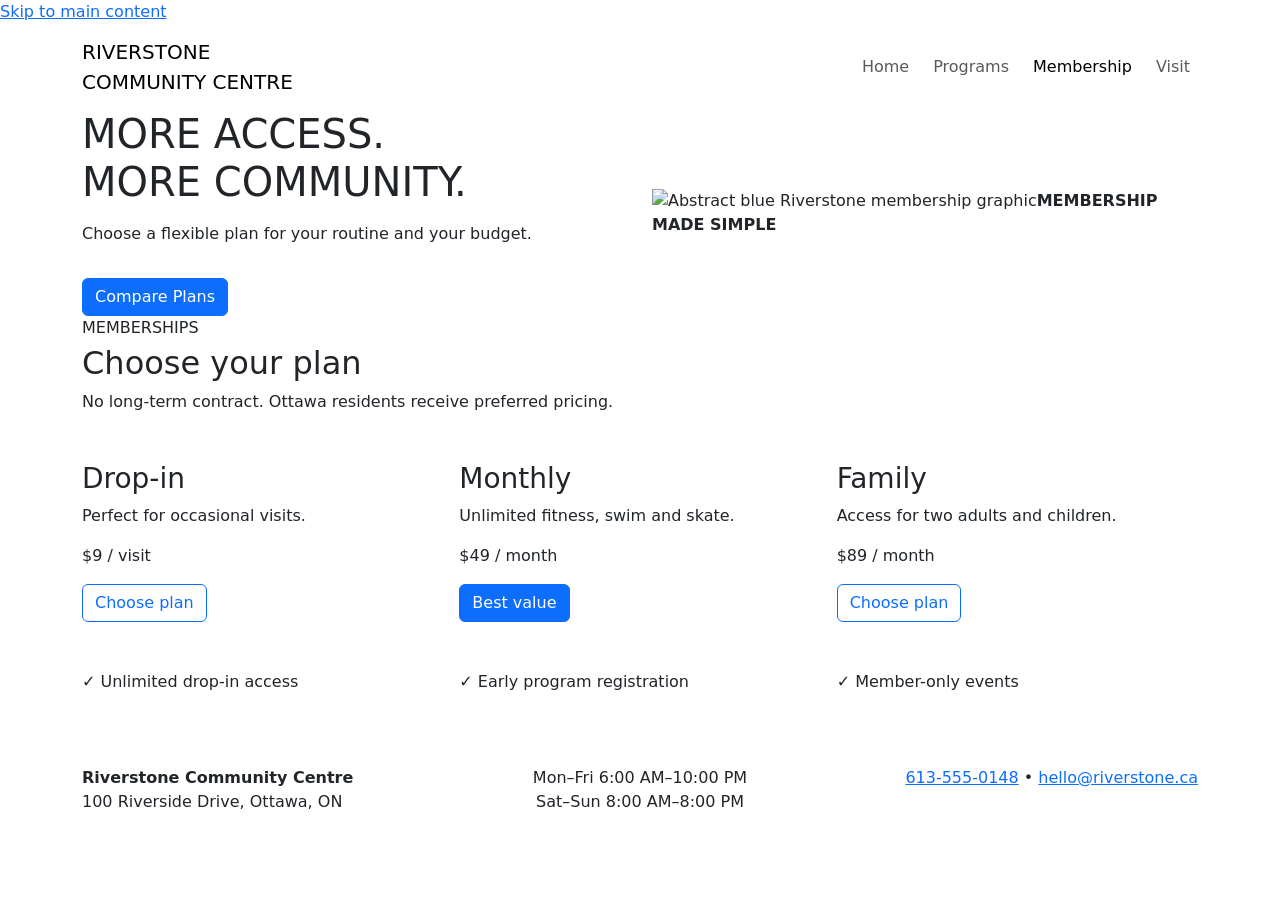
==== membership.html @ 0f5b0fc3 "Add files via upload" ====
<!DOCTYPE html>
<html lang="en">
<head>
  <meta charset="utf-8"><meta name="viewport" content="width=device-width, initial-scale=1"><meta name="description" content="Compare Riverstone Community Centre membership plans and benefits.">
  <title>Riverstone Community Centre | Membership</title>
  <link href="https://cdn.jsdelivr.net/npm/bootstrap@5.3.8/dist/css/bootstrap.min.css" rel="stylesheet" integrity="sha384-sRIl4kxILFvY47J16cr9ZwB07vP4J8+LH7qKQnuqkuIAvNWLzeN8tE5YBujZqJLB" crossorigin="anonymous"><link rel="stylesheet" href="https://cdnjs.cloudflare.com/ajax/libs/animate.css/4.1.1/animate.min.css"><link rel="stylesheet" href="css/style.css">
</head>
<body>
  <a class="skip-link" href="#main-content">Skip to main content</a>
  <header class="site-header"><nav class="navbar navbar-expand-md" aria-label="Primary navigation"><div class="container"><a class="navbar-brand brand" href="index.html">RIVERSTONE<br>COMMUNITY CENTRE</a><button class="navbar-toggler" type="button" data-bs-toggle="collapse" data-bs-target="#main-nav" aria-controls="main-nav" aria-expanded="false" aria-label="Open navigation"><span class="navbar-toggler-icon"></span></button><div class="collapse navbar-collapse" id="main-nav"><ul class="navbar-nav ms-auto gap-md-2"><li class="nav-item"><a class="nav-link" href="index.html">Home</a></li><li class="nav-item"><a class="nav-link" href="programs.html">Programs</a></li><li class="nav-item"><a class="nav-link active" aria-current="page" href="membership.html">Membership</a></li><li class="nav-item"><a class="nav-link" href="https://www.google.com/maps/search/?api=1&amp;query=100+Riverside+Drive+Ottawa+ON" target="_blank" rel="noopener">Visit</a></li></ul></div></div></nav></header>
  <main id="main-content">
    <section class="hero"><div class="container"><div class="row align-items-center g-4"><div class="col-lg-6 animate__animated animate__fadeInLeft"><h1>MORE ACCESS.<br>MORE COMMUNITY.</h1><p class="mt-3">Choose a flexible plan for your routine and your budget.</p><a class="btn btn-primary mt-3" href="#plans">Compare Plans</a></div><div class="col-lg-6"><div class="facility-graphic animate__animated animate__fadeInRight"><img src="images/facility-600.svg" srcset="images/facility-600.svg 600w, images/facility-1200.svg 1200w" sizes="(min-width: 992px) 50vw, 100vw" alt="Abstract blue Riverstone membership graphic" width="600" height="260"><strong>MEMBERSHIP MADE SIMPLE</strong></div></div></div></div></section>
    <section class="section-space" id="plans" aria-labelledby="plans-title"><div class="container"><p class="eyebrow mb-1">MEMBERSHIPS</p><h2 class="section-title" id="plans-title">Choose your plan</h2><p class="section-copy">No long-term contract. Ottawa residents receive preferred pricing.</p><div class="row g-3 mt-4"><article class="col-md-4"><div class="content-card d-flex flex-column"><div class="accent mb-2"></div><h3>Drop-in</h3><p>Perfect for occasional visits.</p><p class="price mt-auto">$9 / visit</p><a class="btn btn-outline-primary align-self-start" href="mailto:hello@riverstone.ca?subject=Drop-in%20membership">Choose plan</a></div></article><article class="col-md-4"><div class="content-card d-flex flex-column"><div class="accent green mb-2"></div><h3>Monthly</h3><p>Unlimited fitness, swim and skate.</p><p class="price mt-auto">$49 / month</p><a class="btn btn-primary align-self-start" href="mailto:hello@riverstone.ca?subject=Monthly%20membership">Best value</a></div></article><article class="col-md-4"><div class="content-card d-flex flex-column"><div class="accent mb-2"></div><h3>Family</h3><p>Access for two adults and children.</p><p class="price mt-auto">$89 / month</p><a class="btn btn-outline-primary align-self-start" href="mailto:hello@riverstone.ca?subject=Family%20membership">Choose plan</a></div></article></div></div></section>
    <section class="dark-section py-5" aria-labelledby="benefits-title"><div class="container"><h2 class="visually-hidden" id="benefits-title">Member benefits</h2><div class="row g-3"><p class="benefit col-md-4 mb-0">✓ Unlimited drop-in access</p><p class="benefit col-md-4 mb-0">✓ Early program registration</p><p class="benefit col-md-4 mb-0">✓ Member-only events</p></div></div></section>
  </main>
  <footer class="site-footer py-4"><div class="container"><div class="row g-3 justify-content-between"><div class="col-md-4"><strong>Riverstone Community Centre</strong><br>100 Riverside Drive, Ottawa, ON</div><div class="col-md-4 text-md-center">Mon–Fri 6:00 AM–10:00 PM<br>Sat–Sun 8:00 AM–8:00 PM</div><div class="col-md-4 text-md-end"><a href="tel:6135550148">613&#8209;555&#8209;0148</a> • <a href="mailto:hello@riverstone.ca">hello@riverstone.ca</a></div></div></div></footer>
  <script src="https://cdn.jsdelivr.net/npm/bootstrap@5.3.8/dist/js/bootstrap.bundle.min.js" integrity="sha384-FKyoEForCGlyvwx9Hj09JcYn3nv7wiPVlz7YYwJrWVcXK/BmnVDxM+D2scQbITxI" crossorigin="anonymous"></script>
</body></html>
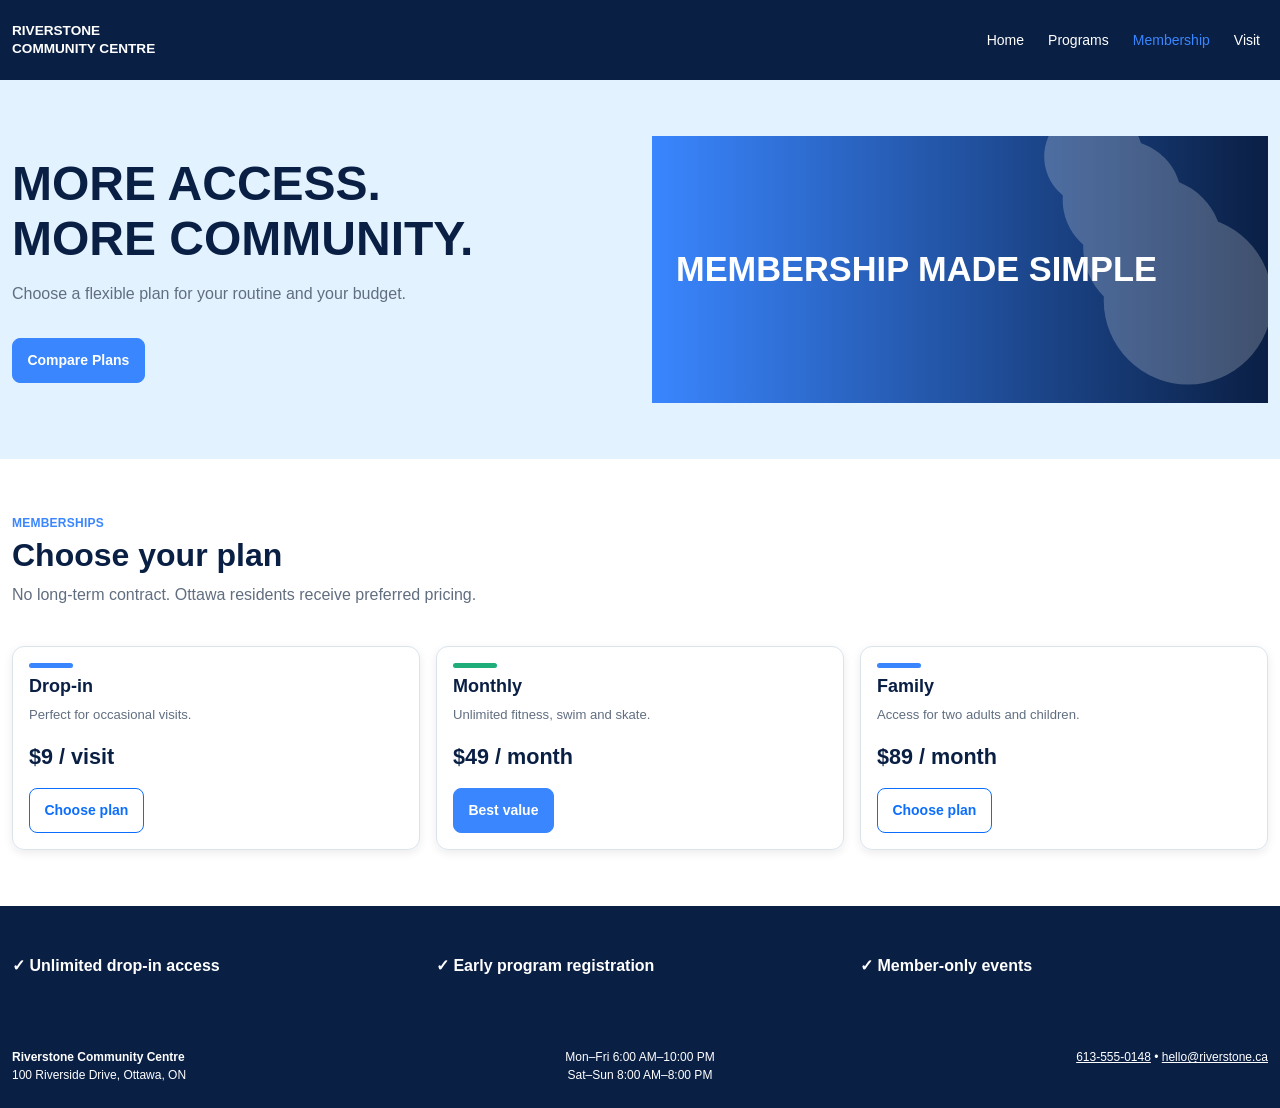
==== commit e94764a9: "Add files via upload" ====
--- a/membership.html
+++ b/membership.html
@@ -3,13 +3,13 @@
 <head>
   <meta charset="utf-8"><meta name="viewport" content="width=device-width, initial-scale=1"><meta name="description" content="Compare Riverstone Community Centre membership plans and benefits.">
   <title>Riverstone Community Centre | Membership</title>
-  <link href="https://cdn.jsdelivr.net/npm/bootstrap@5.3.8/dist/css/bootstrap.min.css" rel="stylesheet" integrity="sha384-sRIl4kxILFvY47J16cr9ZwB07vP4J8+LH7qKQnuqkuIAvNWLzeN8tE5YBujZqJLB" crossorigin="anonymous"><link rel="stylesheet" href="https://cdnjs.cloudflare.com/ajax/libs/animate.css/4.1.1/animate.min.css"><link rel="stylesheet" href="css/style.css">
+  <link href="https://cdn.jsdelivr.net/npm/bootstrap@5.3.8/dist/css/bootstrap.min.css" rel="stylesheet" integrity="sha384-sRIl4kxILFvY47J16cr9ZwB07vP4J8+LH7qKQnuqkuIAvNWLzeN8tE5YBujZqJLB" crossorigin="anonymous"><link rel="stylesheet" href="https://cdnjs.cloudflare.com/ajax/libs/animate.css/4.1.1/animate.min.css"><link rel="stylesheet" href="style.css">
 </head>
 <body>
   <a class="skip-link" href="#main-content">Skip to main content</a>
   <header class="site-header"><nav class="navbar navbar-expand-md" aria-label="Primary navigation"><div class="container"><a class="navbar-brand brand" href="index.html">RIVERSTONE<br>COMMUNITY CENTRE</a><button class="navbar-toggler" type="button" data-bs-toggle="collapse" data-bs-target="#main-nav" aria-controls="main-nav" aria-expanded="false" aria-label="Open navigation"><span class="navbar-toggler-icon"></span></button><div class="collapse navbar-collapse" id="main-nav"><ul class="navbar-nav ms-auto gap-md-2"><li class="nav-item"><a class="nav-link" href="index.html">Home</a></li><li class="nav-item"><a class="nav-link" href="programs.html">Programs</a></li><li class="nav-item"><a class="nav-link active" aria-current="page" href="membership.html">Membership</a></li><li class="nav-item"><a class="nav-link" href="https://www.google.com/maps/search/?api=1&amp;query=100+Riverside+Drive+Ottawa+ON" target="_blank" rel="noopener">Visit</a></li></ul></div></div></nav></header>
   <main id="main-content">
-    <section class="hero"><div class="container"><div class="row align-items-center g-4"><div class="col-lg-6 animate__animated animate__fadeInLeft"><h1>MORE ACCESS.<br>MORE COMMUNITY.</h1><p class="mt-3">Choose a flexible plan for your routine and your budget.</p><a class="btn btn-primary mt-3" href="#plans">Compare Plans</a></div><div class="col-lg-6"><div class="facility-graphic animate__animated animate__fadeInRight"><img src="images/facility-600.svg" srcset="images/facility-600.svg 600w, images/facility-1200.svg 1200w" sizes="(min-width: 992px) 50vw, 100vw" alt="Abstract blue Riverstone membership graphic" width="600" height="260"><strong>MEMBERSHIP MADE SIMPLE</strong></div></div></div></div></section>
+    <section class="hero"><div class="container"><div class="row align-items-center g-4"><div class="col-lg-6 animate__animated animate__fadeInLeft"><h1>MORE ACCESS.<br>MORE COMMUNITY.</h1><p class="mt-3">Choose a flexible plan for your routine and your budget.</p><a class="btn btn-primary mt-3" href="#plans">Compare Plans</a></div><div class="col-lg-6"><div class="facility-graphic animate__animated animate__fadeInRight"><img src="facility-600.svg" srcset="facility-600.svg 600w, facility-1200.svg 1200w" sizes="(min-width: 992px) 50vw, 100vw" alt="Abstract blue Riverstone membership graphic" width="600" height="260"><strong>MEMBERSHIP MADE SIMPLE</strong></div></div></div></div></section>
     <section class="section-space" id="plans" aria-labelledby="plans-title"><div class="container"><p class="eyebrow mb-1">MEMBERSHIPS</p><h2 class="section-title" id="plans-title">Choose your plan</h2><p class="section-copy">No long-term contract. Ottawa residents receive preferred pricing.</p><div class="row g-3 mt-4"><article class="col-md-4"><div class="content-card d-flex flex-column"><div class="accent mb-2"></div><h3>Drop-in</h3><p>Perfect for occasional visits.</p><p class="price mt-auto">$9 / visit</p><a class="btn btn-outline-primary align-self-start" href="mailto:hello@riverstone.ca?subject=Drop-in%20membership">Choose plan</a></div></article><article class="col-md-4"><div class="content-card d-flex flex-column"><div class="accent green mb-2"></div><h3>Monthly</h3><p>Unlimited fitness, swim and skate.</p><p class="price mt-auto">$49 / month</p><a class="btn btn-primary align-self-start" href="mailto:hello@riverstone.ca?subject=Monthly%20membership">Best value</a></div></article><article class="col-md-4"><div class="content-card d-flex flex-column"><div class="accent mb-2"></div><h3>Family</h3><p>Access for two adults and children.</p><p class="price mt-auto">$89 / month</p><a class="btn btn-outline-primary align-self-start" href="mailto:hello@riverstone.ca?subject=Family%20membership">Choose plan</a></div></article></div></div></section>
     <section class="dark-section py-5" aria-labelledby="benefits-title"><div class="container"><h2 class="visually-hidden" id="benefits-title">Member benefits</h2><div class="row g-3"><p class="benefit col-md-4 mb-0">✓ Unlimited drop-in access</p><p class="benefit col-md-4 mb-0">✓ Early program registration</p><p class="benefit col-md-4 mb-0">✓ Member-only events</p></div></div></section>
   </main>
--- a/style.css
+++ b/style.css
@@ -0,0 +1,74 @@
+@import url('https://fonts.googleapis.com/css2?family=Inter:wght@400;600;700&display=swap');
+
+:root {
+  --bs-primary: #3a86ff;
+  --bs-primary-rgb: 58, 134, 255;
+  --bs-body-color: #141c2b;
+  --bs-body-font-family: "Inter", sans-serif;
+  --river-navy: #0a1f44;
+  --river-blue: #3a86ff;
+  --river-pale: #e3f2ff;
+  --river-muted: #616e80;
+  --river-border: #dbe3ed;
+  --river-green: #1fad7a;
+  --river-orange: #ff9e2e;
+}
+
+html { scroll-behavior: smooth; }
+body { min-width: 320px; line-height: 1.45; }
+a { transition: color .2s ease, background-color .2s ease, transform .2s ease, box-shadow .2s ease; }
+a:hover { color: var(--river-blue); }
+a:focus-visible, button:focus-visible, select:focus-visible { outline: 3px solid var(--river-orange); outline-offset: 3px; }
+.skip-link { position: absolute; left: .75rem; top: -5rem; z-index: 1100; background: #fff; color: var(--river-navy); padding: .75rem 1rem; }
+.skip-link:focus { top: .75rem; }
+
+.site-header, .site-footer, .dark-section { background: var(--river-navy); color: #fff; }
+.navbar { min-height: 72px; --bs-navbar-color: #fff; --bs-navbar-hover-color: var(--river-blue); --bs-navbar-active-color: var(--river-blue); }
+.brand { color: #fff; font-size: .85rem; font-weight: 700; line-height: 1.35; }
+.brand:hover { color: #fff; }
+.navbar-toggler { border-color: rgba(255,255,255,.55); }
+.navbar-toggler-icon { filter: invert(1); }
+.nav-link { font-size: .875rem; }
+
+.hero { background: var(--river-pale); padding-block: 2rem; }
+.hero h1 { color: var(--river-navy); font-size: clamp(2.25rem, 6vw, 3rem); font-weight: 700; line-height: 1.15; }
+.hero p, .section-copy { color: var(--river-muted); }
+.facility-graphic { position: relative; min-height: 210px; overflow: hidden; }
+.facility-graphic img { width: 100%; height: 100%; min-height: 210px; object-fit: cover; }
+.facility-graphic strong { position: absolute; inset: 0; display: flex; align-items: center; padding: 1.5rem; color: #fff; font-size: clamp(1.6rem, 3vw, 2.15rem); line-height: 1.15; }
+
+.section-space { padding-block: 3.5rem; }
+.eyebrow { color: var(--river-blue); font-size: .75rem; font-weight: 700; letter-spacing: .02em; }
+.section-title { color: var(--river-navy); font-size: clamp(1.8rem, 4vw, 2rem); font-weight: 700; }
+.content-card { height: 100%; border: 1px solid var(--river-border); border-radius: .75rem; box-shadow: 0 3px 10px rgba(0,0,0,.08); padding: 1rem; transition: transform .2s ease, box-shadow .2s ease; }
+.content-card:hover { transform: translateY(-4px); box-shadow: 0 8px 20px rgba(10,31,68,.14); }
+.content-card h3 { color: var(--river-navy); font-size: 1.125rem; font-weight: 600; }
+.content-card p { color: var(--river-muted); font-size: .82rem; }
+.accent { width: 44px; height: 5px; border-radius: 3px; background: var(--river-blue); }
+.accent.green { background: var(--river-green); }
+.accent.orange { background: var(--river-orange); }
+.price { color: var(--river-navy) !important; font-size: 1.35rem !important; font-weight: 700; }
+
+.btn { --bs-btn-border-radius: .5rem; --bs-btn-padding-y: .7rem; --bs-btn-padding-x: .9rem; --bs-btn-font-size: .875rem; --bs-btn-font-weight: 600; transition: transform .2s ease, box-shadow .2s ease, background-color .2s ease; }
+.btn-primary { --bs-btn-bg: var(--river-blue); --bs-btn-border-color: var(--river-blue); --bs-btn-hover-bg: #176fe8; --bs-btn-hover-border-color: #176fe8; }
+.btn:hover { transform: translateY(-2px); box-shadow: 0 5px 12px rgba(0,0,0,.15); }
+.form-select { min-height: 44px; border-color: var(--river-border); font-size: .875rem; }
+.benefit { font-weight: 600; }
+.site-footer { font-size: .75rem; }
+.site-footer a { color: #fff; }
+
+@media (min-width: 768px) {
+  .navbar { min-height: 80px; }
+  .hero { padding-block: 3.5rem; }
+  .section-space { padding-block: 3.5rem; }
+  .facility-graphic, .facility-graphic img { min-height: 220px; }
+}
+
+@media (min-width: 1200px) {
+  .container { max-width: 1328px; }
+  .hero-home .facility-graphic, .hero-home .facility-graphic img { min-height: 250px; }
+}
+
+@media (prefers-reduced-motion: reduce) {
+  *, *::before, *::after { scroll-behavior: auto !important; transition-duration: .01ms !important; animation-duration: .01ms !important; animation-iteration-count: 1 !important; }
+}
